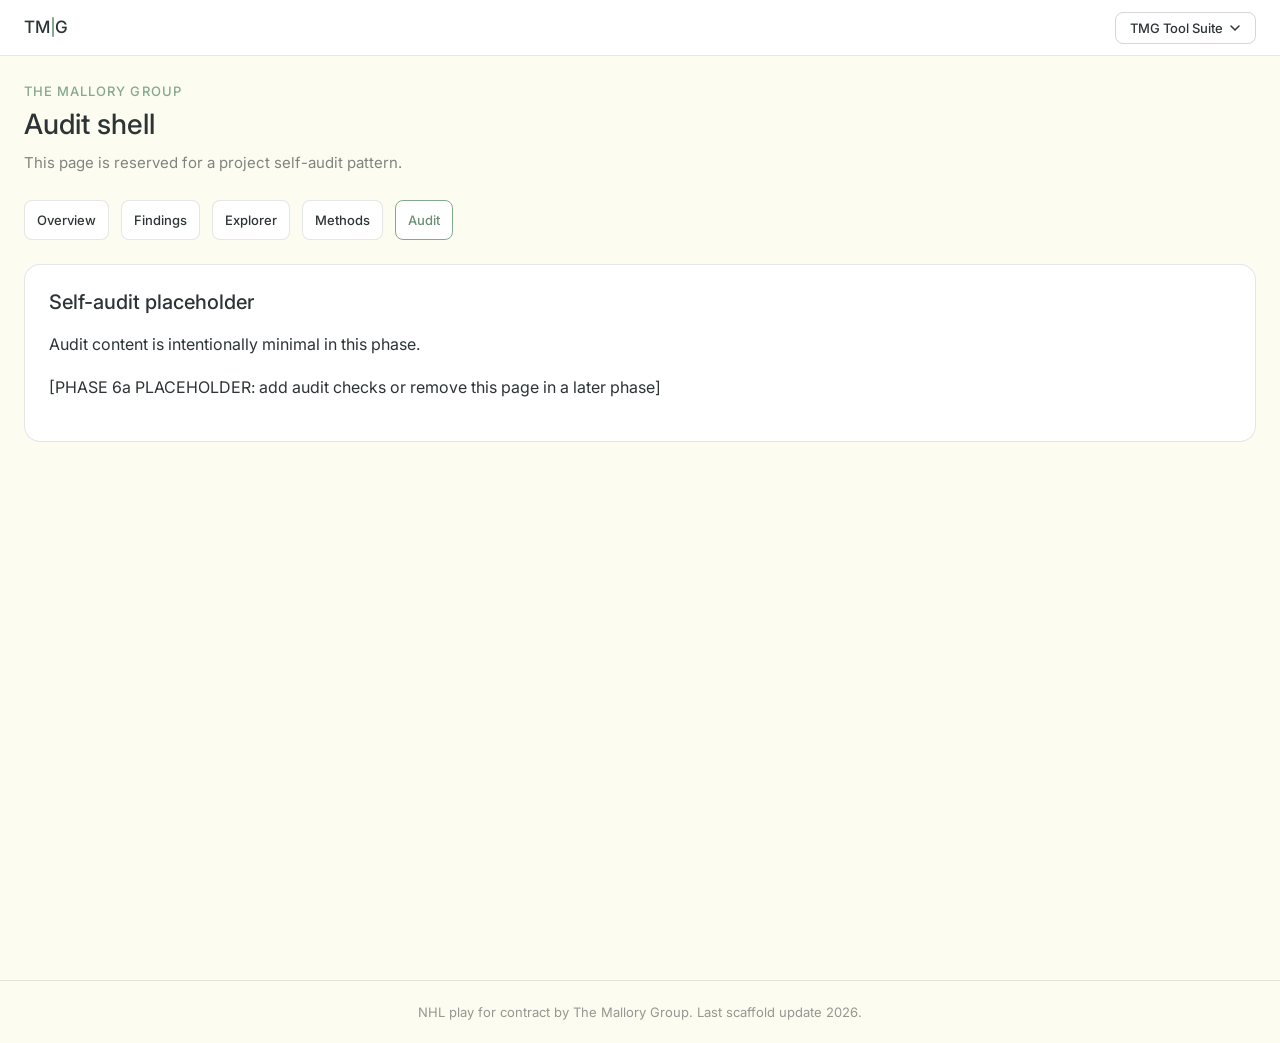
==== dashboard/src/audit.html @ 2172d934 "Refactor stylesheets to use local tmg.css and update dropdown menu item labels for consistency" ====
<!doctype html>
<html lang="en">
<head>
  <meta charset="utf-8">
  <meta name="viewport" content="width=device-width, initial-scale=1">
  <title>NHL play for contract audit</title>
  <link rel="preconnect" href="https://fonts.googleapis.com">
  <link href="https://fonts.googleapis.com/css2?family=Inter:wght@400;500&display=swap" rel="stylesheet">
  <link rel="stylesheet" href="./tmg.css">
  <link rel="stylesheet" href="./site.css">
</head>
<body>
  <nav class="tmg-nav" role="banner" aria-label="The Mallory Group site navigation">
    <div class="tmg-logo" aria-label="The Mallory Group">
      <span>TM</span>
      <div class="tmg-logo-divider" aria-hidden="true"></div>
      <span>G</span>
    </div>
    <div class="tmg-dropdown-wrap">
      <button class="tmg-dropdown-btn" id="tmgDdBtn" aria-haspopup="true" aria-expanded="false" aria-controls="tmgDdMenu">
        TMG Tool Suite
        <svg class="tmg-chevron" viewBox="0 0 12 12" fill="none" width="12" height="12" aria-hidden="true">
          <path d="M2 4l4 4 4-4" stroke="currentColor" stroke-width="1.5" stroke-linecap="round"></path>
        </svg>
      </button>
      <div class="tmg-dropdown-menu" id="tmgDdMenu" role="menu">
        <a href="https://rmallorybpc.github.io/pdf-multi-agent-analysis/" target="_blank" rel="noreferrer" role="menuitem">PDF Multi-Agent Analysis</a>
        <a href="https://rmallorybpc.github.io/housing-market-intel/" target="_blank" rel="noreferrer" role="menuitem">Housing Market Intel</a>
        <a href="https://rmallorybpc.github.io/real-estate-report/" target="_blank" rel="noreferrer" role="menuitem">Real Estate Report</a>
        <a href="https://rmallorybpc.github.io/nflanalysis/dashboard/src/" target="_blank" rel="noreferrer" role="menuitem">NFL Analysis</a>
        <a href="https://rmallorybpc.github.io/recipes/" target="_blank" rel="noreferrer" role="menuitem">Recipe Book</a>
        <a href="https://rmallorybpc.github.io/nhl-free-agency-research/" target="_blank" rel="noreferrer" role="menuitem">NHL Free Agency Research</a>
        <a href="https://rmallorybpc.github.io/nhl-play-for-contract/" target="_blank" rel="noreferrer" role="menuitem">NHL Play for Contract</a>
      </div>
    </div>
  </nav>

  <main class="tmg-page" aria-label="NHL play for contract audit page">
    <div class="tmg-container">
      <header class="tmg-page-header">
        <p class="tmg-eyebrow">The Mallory Group</p>
        <h1 class="tmg-page-title">Audit shell</h1>
        <p class="tmg-page-desc">This page is reserved for a project self-audit pattern.</p>
      </header>

      <nav class="tmg-page-links" aria-label="Site pages">
        <a class="tmg-page-link" href="./index.html">Overview</a>
        <a class="tmg-page-link" href="./findings.html">Findings</a>
        <a class="tmg-page-link" href="./explorer.html">Explorer</a>
        <a class="tmg-page-link" href="./methods.html">Methods</a>
        <a class="tmg-page-link" href="./audit.html" aria-current="page">Audit</a>
      </nav>

      <section class="tmg-bento-grid" aria-label="Audit placeholder">
        <article class="tmg-card-wide">
          <h2 class="tmg-h2">Self-audit placeholder</h2>
          <p class="tmg-body">Audit content is intentionally minimal in this phase.</p>
          <p class="tmg-body">[PHASE 6a PLACEHOLDER: add audit checks or remove this page in a later phase]</p>
        </article>
      </section>
    </div>
  </main>

  <footer class="tmg-footer" role="contentinfo">
    NHL play for contract by The Mallory Group. Last scaffold update <span class="js-year">2026</span>.
  </footer>

  <script src="./site.js" defer></script>
</body>
</html>
---- dashboard/src/tmg.css ----
/* ============================================================
   TMG Design System — The Mallory Group
   dist/tmg.css — v2.0

   CDN usage (add to every repo <head>):
   <link rel="stylesheet" href="https://rmallorybpc.github.io/tmg-brand-guide/dist/tmg.css">

   Google Font (add above the CSS link):
   <link rel="preconnect" href="https://fonts.googleapis.com">
   <link href="https://fonts.googleapis.com/css2?family=Inter:wght@400;500&display=swap" rel="stylesheet">
   ============================================================ */


/* ── 1. Tokens ─────────────────────────────────────────────── */
:root {
  /* Palette */
  --tmg-cream:        #FDFCF0;
  --tmg-charcoal:     #2D3436;
  --tmg-sage:         #84A98C;
  --tmg-sage-hover:   #6B8F74;
  --tmg-white:        #FFFFFF;

  /* Semantic */
  --tmg-bg:           var(--tmg-cream);
  --tmg-text:         var(--tmg-charcoal);
  --tmg-accent:       var(--tmg-sage);
  --tmg-surface:      var(--tmg-white);

  /* Status */
  --tmg-success:      #2E8540;
  --tmg-warning:      #C47F00;
  --tmg-error:        #B00020;

  /* Borders */
  --tmg-border:       1px solid rgba(45, 52, 54, 0.12);
  --tmg-border-hover: 1px solid rgba(132, 169, 140, 0.50);

  /* Radii */
  --tmg-bento-radius: 16px;
  --tmg-nav-radius:   8px;
  --tmg-btn-radius:   8px;

  /* Spacing */
  --tmg-gap:          24px;
  --tmg-gap-sm:       12px;

  /* Elevation */
  --tmg-shadow-sm:    0 1px 3px rgba(45, 52, 54, 0.08);
  --tmg-shadow-md:    0 2px 8px rgba(45, 52, 54, 0.10);
}


/* ── 2. Reset & base ───────────────────────────────────────── */
*, *::before, *::after { box-sizing: border-box; }

body {
  background: var(--tmg-bg);
  color: var(--tmg-text);
  font-family: Inter, -apple-system, BlinkMacSystemFont, "Segoe UI", Roboto, "Helvetica Neue", Arial, sans-serif;
  font-size: 16px;
  line-height: 1.7;
  margin: 0;
}

:focus-visible {
  outline: 3px solid rgba(132, 169, 140, 0.40);
  outline-offset: 2px;
}

.sr-only {
  position: absolute; width: 1px; height: 1px; padding: 0;
  margin: -1px; overflow: hidden; clip: rect(0,0,0,0);
  white-space: nowrap; border: 0;
}


/* ── 3. Typography ─────────────────────────────────────────── */
.tmg-eyebrow    { font-size: 13px;  font-weight: 500; letter-spacing: 0.08em; text-transform: uppercase; color: var(--tmg-sage); margin: 0 0 4px; }
.tmg-h1         { font-size: 28px;  font-weight: 500; line-height: 1.3; color: var(--tmg-charcoal); margin: 0 0 8px; }
.tmg-h2         { font-size: 20px;  font-weight: 500; line-height: 1.3; color: var(--tmg-charcoal); margin: 0 0 6px; }
.tmg-h3         { font-size: 16px;  font-weight: 500; line-height: 1.3; color: var(--tmg-charcoal); margin: 0 0 6px; }
.tmg-body       { font-size: 16px;  font-weight: 400; line-height: 1.7; color: var(--tmg-charcoal); }
.tmg-body-sm    { font-size: 13px;  font-weight: 400; color: var(--tmg-charcoal); }
.tmg-label      { font-size: 13px;  font-weight: 500; color: var(--tmg-charcoal); }
.tmg-label-caps { font-size: 12px;  font-weight: 500; letter-spacing: 0.06em; text-transform: uppercase; color: rgba(45,52,54,0.50); }
.tmg-metric     { font-size: 28px;  font-weight: 500; color: var(--tmg-charcoal); }
.tmg-text-muted { color: rgba(45, 52, 54, 0.55); }
.tmg-text-accent{ color: var(--tmg-sage); }


/* ── 4. Navigation ─────────────────────────────────────────── */
.tmg-nav {
  position: sticky; top: 0; z-index: 100;
  background: var(--tmg-white); border-bottom: var(--tmg-border);
  padding: 0 24px; height: 56px;
  display: flex; align-items: center; justify-content: space-between;
}

.tmg-logo {
  display: flex; align-items: center;
  font-size: 17px; font-weight: 500; letter-spacing: 0.02em;
  color: var(--tmg-charcoal); text-decoration: none;
}

.tmg-logo-divider {
  width: 2px; height: 20px;
  background: var(--tmg-sage); border-radius: 2px; margin: 0 1px;
}

.tmg-dropdown-wrap { position: relative; }

.tmg-dropdown-btn {
  background: transparent; border: 1px solid rgba(45,52,54,0.20);
  border-radius: var(--tmg-btn-radius); padding: 7px 14px;
  font-size: 13px; font-weight: 500; color: var(--tmg-charcoal);
  cursor: pointer; display: inline-flex; align-items: center; gap: 6px;
  font-family: inherit; transition: background 0.15s;
}
.tmg-dropdown-btn:hover,
.tmg-dropdown-btn.open          { background: rgba(132,169,140,0.10); }
.tmg-dropdown-btn:focus-visible { outline: 3px solid rgba(132,169,140,0.35); outline-offset: 2px; }

.tmg-chevron { transition: transform 0.2s; flex-shrink: 0; }
.tmg-dropdown-btn.open .tmg-chevron { transform: rotate(180deg); }

.tmg-dropdown-menu {
  display: none; position: absolute; right: 0; top: calc(100% + 6px);
  background: var(--tmg-white); border: var(--tmg-border);
  border-radius: 10px; padding: 6px; min-width: 220px;
  z-index: 200; box-shadow: var(--tmg-shadow-md);
}
.tmg-dropdown-menu.open { display: block; }

.tmg-dropdown-menu a {
  display: block; padding: 8px 12px; border-radius: 6px;
  font-size: 13px; color: var(--tmg-charcoal); text-decoration: none;
  transition: background 0.12s, color 0.12s;
}
.tmg-dropdown-menu a:hover          { background: rgba(132,169,140,0.12); color: var(--tmg-sage-hover); }
.tmg-dropdown-menu a:focus-visible  { outline: 2px solid var(--tmg-sage); outline-offset: -2px; border-radius: 6px; }


/* ── 5. Layout ─────────────────────────────────────────────── */
.tmg-page {
  background: var(--tmg-bg);
  min-height: 100vh;
  padding: var(--tmg-gap);
}

.tmg-container {
  max-width: 1280px;
  margin: 0 auto;
}

.tmg-bento-grid {
  display: grid;
  grid-template-columns: repeat(auto-fit, minmax(280px, 1fr));
  gap: var(--tmg-gap);
}

.tmg-page-header { margin-bottom: var(--tmg-gap); }
.tmg-page-title  { font-size: 28px; font-weight: 500; color: var(--tmg-charcoal); margin: 0 0 8px; line-height: 1.3; }
.tmg-page-desc   { font-size: 15px; color: rgba(45,52,54,0.60); margin: 0; }

.tmg-footer {
  padding: 20px 24px; text-align: center;
  font-size: 13px; color: rgba(45,52,54,0.50);
  border-top: var(--tmg-border); margin-top: var(--tmg-gap);
}


/* ── 6. Cards ──────────────────────────────────────────────── */
.tmg-card {
  background: var(--tmg-white);
  border: var(--tmg-border);
  border-radius: var(--tmg-bento-radius);
  padding: 20px;
}

.tmg-card-wide {
  background: var(--tmg-white);
  border: var(--tmg-border);
  border-radius: var(--tmg-bento-radius);
  padding: 24px;
  grid-column: 1 / -1;
}

.tmg-card-label { font-size: 12px; font-weight: 500; text-transform: uppercase; letter-spacing: 0.06em; color: rgba(45,52,54,0.50); margin: 0 0 8px; }
.tmg-card-title { font-size: 16px; font-weight: 500; color: var(--tmg-charcoal); margin: 0 0 14px; }
.tmg-card-value { font-size: 28px; font-weight: 500; color: var(--tmg-charcoal); margin: 0 0 4px; }
.tmg-card-sub   { font-size: 12px; color: var(--tmg-sage); margin: 0; }
.tmg-trend-up   { color: var(--tmg-success); font-size: 13px; font-weight: 500; }
.tmg-trend-down { color: var(--tmg-error);   font-size: 13px; font-weight: 500; }


/* ── 7. Buttons ────────────────────────────────────────────── */
.tmg-btn {
  background: var(--tmg-charcoal); color: var(--tmg-white);
  border: none; border-radius: var(--tmg-btn-radius);
  padding: 10px 16px; font-size: 13px; font-weight: 500;
  cursor: pointer; display: inline-flex; align-items: center; gap: 6px;
  font-family: inherit; transition: background 0.15s;
}
.tmg-btn:hover          { background: #3D4446; }
.tmg-btn:active         { transform: scale(0.98); }
.tmg-btn:focus-visible  { outline: 3px solid rgba(45,52,54,0.20); outline-offset: 2px; }

.tmg-btn-ghost {
  background: transparent; color: var(--tmg-charcoal);
  border: 1px solid rgba(45,52,54,0.20); border-radius: var(--tmg-btn-radius);
  padding: 10px 16px; font-size: 13px; font-weight: 500;
  cursor: pointer; display: inline-flex; align-items: center; gap: 6px;
  font-family: inherit; transition: border-color 0.15s, color 0.15s;
}
.tmg-btn-ghost:hover         { border-color: var(--tmg-sage); color: var(--tmg-sage-hover); }
.tmg-btn-ghost:active        { transform: scale(0.98); }
.tmg-btn-ghost:focus-visible { outline: 3px solid rgba(132,169,140,0.35); outline-offset: 2px; }


/* ── 8. Tables ─────────────────────────────────────────────── */
.tmg-table { width: 100%; border-collapse: collapse; font-size: 13px; }

.tmg-table th {
  background: rgba(132,169,140,0.15); color: var(--tmg-charcoal);
  font-weight: 500; font-size: 12px; text-transform: uppercase;
  letter-spacing: 0.04em; padding: 9px 14px; text-align: left;
  border-bottom: 1px solid rgba(132,169,140,0.25);
}

.tmg-table td {
  padding: 9px 14px;
  border-bottom: 1px solid rgba(45,52,54,0.07);
  color: var(--tmg-charcoal);
}

.tmg-table tr:last-child td { border-bottom: none; }
.tmg-table tr:hover td      { background: rgba(132,169,140,0.04); }


/* ── 9. Form inputs ────────────────────────────────────────── */
.tmg-input,
.tmg-select,
.tmg-textarea {
  width: 100%; background: var(--tmg-white); color: var(--tmg-charcoal);
  border: var(--tmg-border); border-radius: var(--tmg-btn-radius);
  padding: 9px 12px; font-size: 14px; font-family: inherit;
  transition: border-color 0.15s, box-shadow 0.15s; box-sizing: border-box;
}
.tmg-input:focus,
.tmg-select:focus,
.tmg-textarea:focus {
  outline: none; border-color: var(--tmg-sage);
  box-shadow: 0 0 0 3px rgba(132,169,140,0.15);
}
.tmg-input::placeholder { color: rgba(45,52,54,0.35); }

.tmg-field-label {
  display: block; font-size: 13px; font-weight: 500;
  color: var(--tmg-charcoal); margin-bottom: 6px;
}
---- dashboard/src/site.css ----
.tmg-page-links {
  display: flex;
  flex-wrap: wrap;
  gap: var(--tmg-gap-sm);
  margin-bottom: var(--tmg-gap);
}

.tmg-page-link {
  display: inline-flex;
  align-items: center;
  text-decoration: none;
  border: var(--tmg-border);
  color: var(--tmg-text);
  background: var(--tmg-surface);
  border-radius: var(--tmg-btn-radius);
  padding: 8px 12px;
  font-size: 13px;
  font-weight: 500;
}

.tmg-page-link[aria-current="page"] {
  border-color: var(--tmg-accent);
  color: var(--tmg-sage-hover);
}

.tmg-page-link:hover {
  border-color: var(--tmg-accent);
  color: var(--tmg-sage-hover);
}

.tmg-stack-sm {
  display: grid;
  gap: var(--tmg-gap-sm);
}

.tmg-filter-grid {
  display: grid;
  grid-template-columns: repeat(auto-fit, minmax(220px, 1fr));
  gap: var(--tmg-gap-sm);
}

.tmg-inline-links {
  display: inline-flex;
  gap: var(--tmg-gap-sm);
  flex-wrap: wrap;
}

.tmg-inline-links a {
  color: var(--tmg-sage-hover);
  text-decoration: none;
  border-bottom: 1px solid transparent;
}

.tmg-inline-links a:hover {
  border-bottom-color: var(--tmg-sage);
}

.tmg-note {
  margin: 0;
  font-size: 13px;
  color: rgba(45, 52, 54, 0.55);
}

.tmg-list {
  margin: 0;
  padding-left: 20px;
}

.tmg-list li {
  margin-bottom: 8px;
}
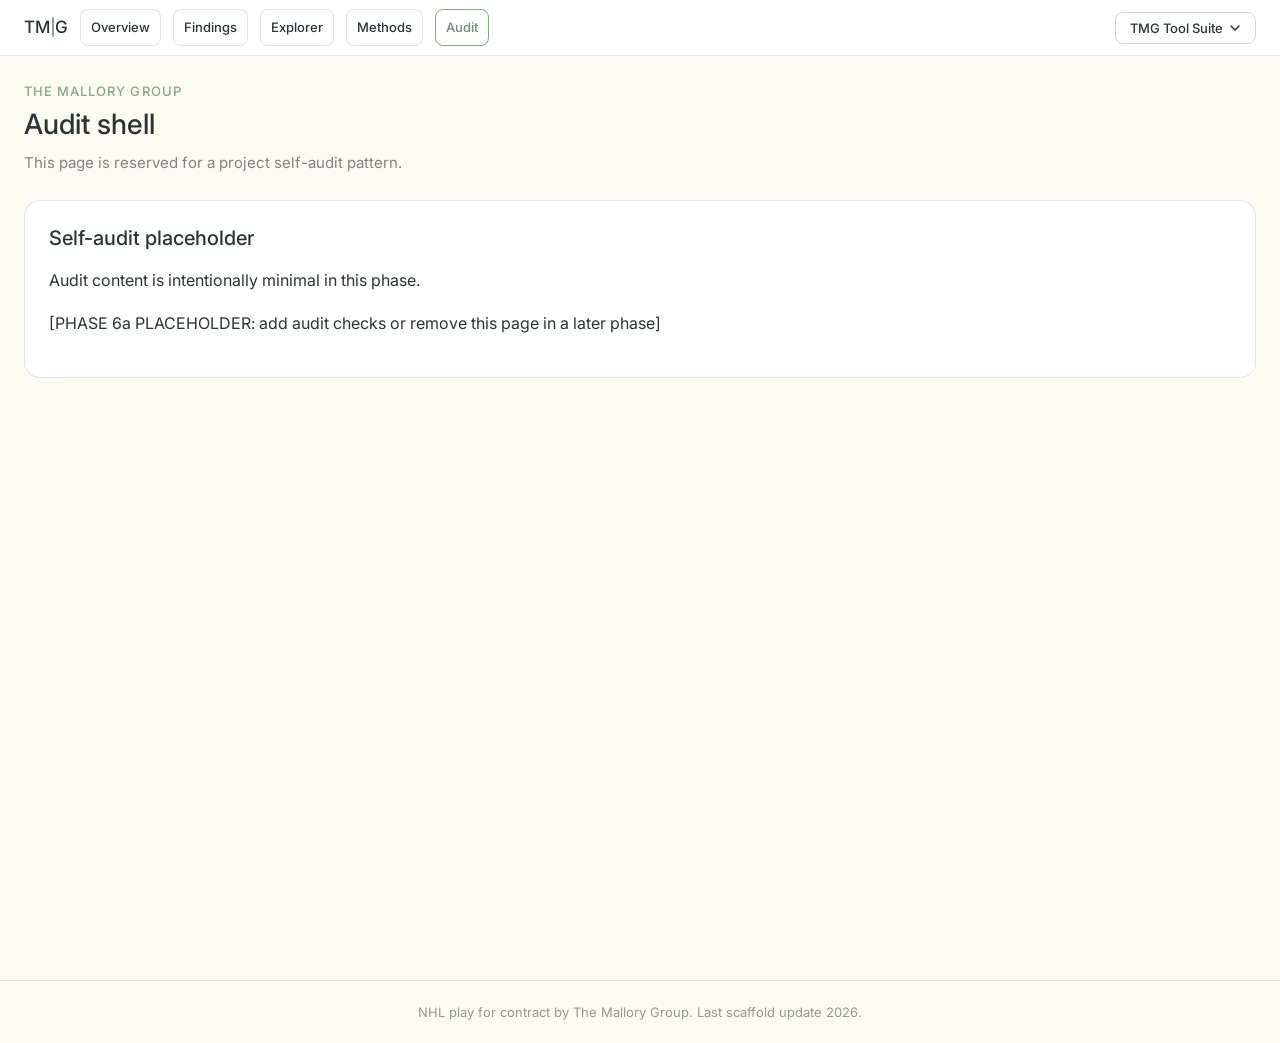
==== commit 1ca08cb7: "Add navigation links to all main pages and enhance CSS for better layout and styling" ====
--- a/dashboard/src/audit.html
+++ b/dashboard/src/audit.html
@@ -16,6 +16,13 @@
       <div class="tmg-logo-divider" aria-hidden="true"></div>
       <span>G</span>
     </div>
+    <nav class="tmg-page-links" aria-label="Site pages">
+      <a class="tmg-page-link" href="./index.html">Overview</a>
+      <a class="tmg-page-link" href="./findings.html">Findings</a>
+      <a class="tmg-page-link" href="./explorer.html">Explorer</a>
+      <a class="tmg-page-link" href="./methods.html">Methods</a>
+      <a class="tmg-page-link" href="./audit.html" aria-current="page">Audit</a>
+    </nav>
     <div class="tmg-dropdown-wrap">
       <button class="tmg-dropdown-btn" id="tmgDdBtn" aria-haspopup="true" aria-expanded="false" aria-controls="tmgDdMenu">
         TMG Tool Suite
@@ -43,14 +50,6 @@
         <p class="tmg-page-desc">This page is reserved for a project self-audit pattern.</p>
       </header>
 
-      <nav class="tmg-page-links" aria-label="Site pages">
-        <a class="tmg-page-link" href="./index.html">Overview</a>
-        <a class="tmg-page-link" href="./findings.html">Findings</a>
-        <a class="tmg-page-link" href="./explorer.html">Explorer</a>
-        <a class="tmg-page-link" href="./methods.html">Methods</a>
-        <a class="tmg-page-link" href="./audit.html" aria-current="page">Audit</a>
-      </nav>
-
       <section class="tmg-bento-grid" aria-label="Audit placeholder">
         <article class="tmg-card-wide">
           <h2 class="tmg-h2">Self-audit placeholder</h2>
--- a/dashboard/src/site.css
+++ b/dashboard/src/site.css
@@ -3,6 +3,19 @@
   flex-wrap: wrap;
   gap: var(--tmg-gap-sm);
   margin-bottom: var(--tmg-gap);
+}
+
+.tmg-nav {
+  gap: var(--tmg-gap-sm);
+}
+
+.tmg-nav .tmg-page-links {
+  flex: 1;
+  margin-bottom: 0;
+  flex-wrap: nowrap;
+  overflow-x: auto;
+  white-space: nowrap;
+  scrollbar-width: thin;
 }
 
 .tmg-page-link {
@@ -16,6 +29,11 @@
   padding: 8px 12px;
   font-size: 13px;
   font-weight: 500;
+}
+
+.tmg-nav .tmg-page-link {
+  flex: 0 0 auto;
+  padding: 6px 10px;
 }
 
 .tmg-page-link[aria-current="page"] {
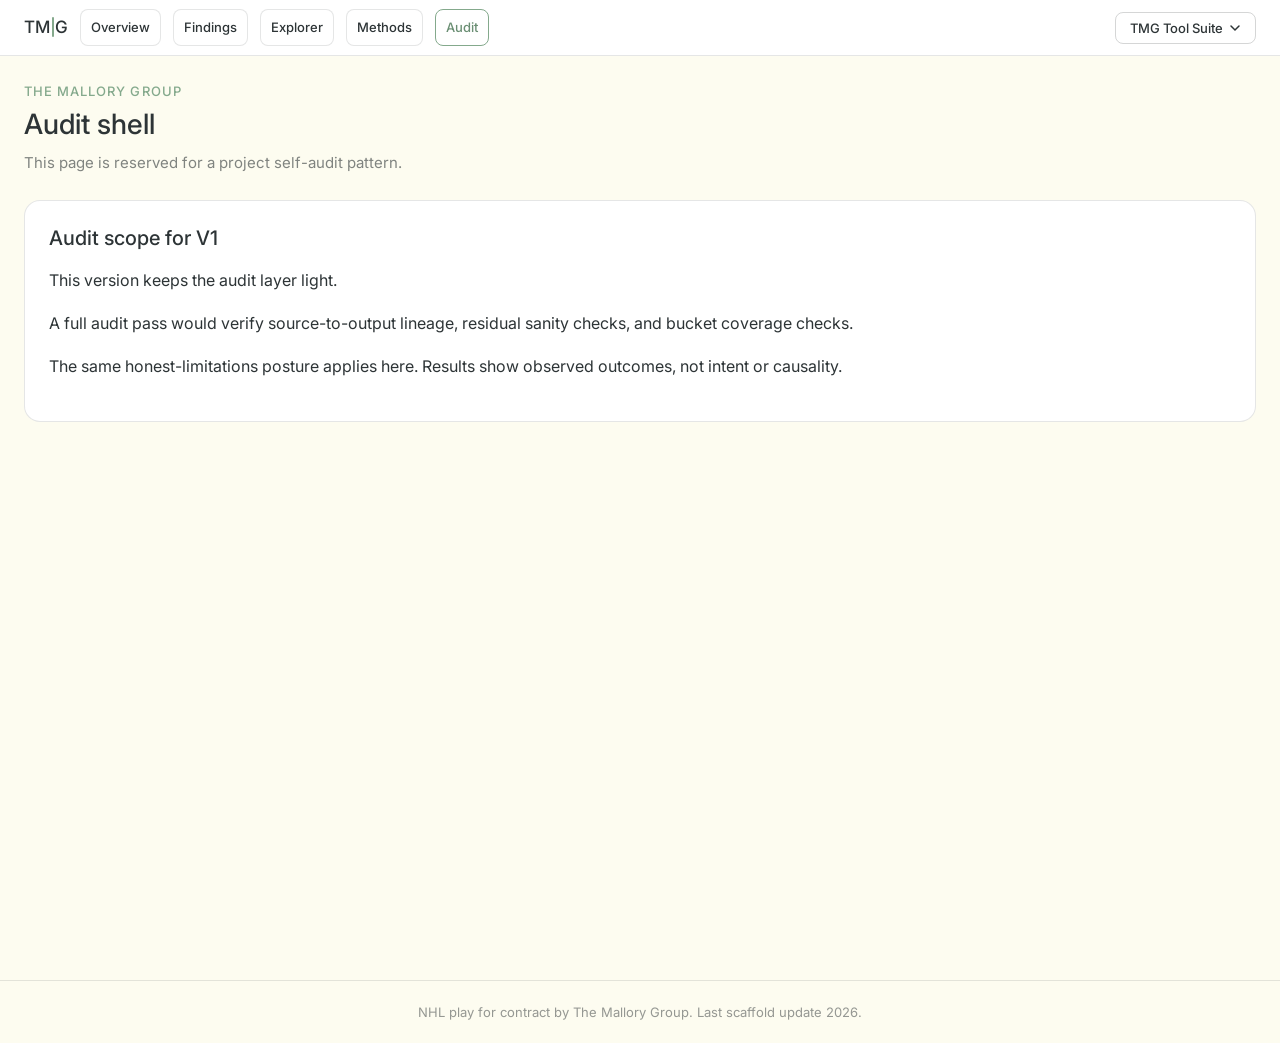
==== commit 5630f3cc: "Enhance dashboard functionality by copying findings data into the payload, updating audit and explor" ====
--- a/dashboard/src/audit.html
+++ b/dashboard/src/audit.html
@@ -52,9 +52,10 @@
 
       <section class="tmg-bento-grid" aria-label="Audit placeholder">
         <article class="tmg-card-wide">
-          <h2 class="tmg-h2">Self-audit placeholder</h2>
-          <p class="tmg-body">Audit content is intentionally minimal in this phase.</p>
-          <p class="tmg-body">[PHASE 6a PLACEHOLDER: add audit checks or remove this page in a later phase]</p>
+          <h2 class="tmg-h2">Audit scope for V1</h2>
+          <p class="tmg-body">This version keeps the audit layer light.</p>
+          <p class="tmg-body">A full audit pass would verify source-to-output lineage, residual sanity checks, and bucket coverage checks.</p>
+          <p class="tmg-body">The same honest-limitations posture applies here. Results show observed outcomes, not intent or causality.</p>
         </article>
       </section>
     </div>
--- a/dashboard/src/site.css
+++ b/dashboard/src/site.css
@@ -51,6 +51,20 @@
   gap: var(--tmg-gap-sm);
 }
 
+.tmg-two-col {
+  display: grid;
+  grid-template-columns: repeat(auto-fit, minmax(280px, 1fr));
+  gap: var(--tmg-gap);
+}
+
+.tmg-row-between {
+  display: flex;
+  align-items: center;
+  justify-content: space-between;
+  gap: var(--tmg-gap-sm);
+  flex-wrap: wrap;
+}
+
 .tmg-filter-grid {
   display: grid;
   grid-template-columns: repeat(auto-fit, minmax(220px, 1fr));
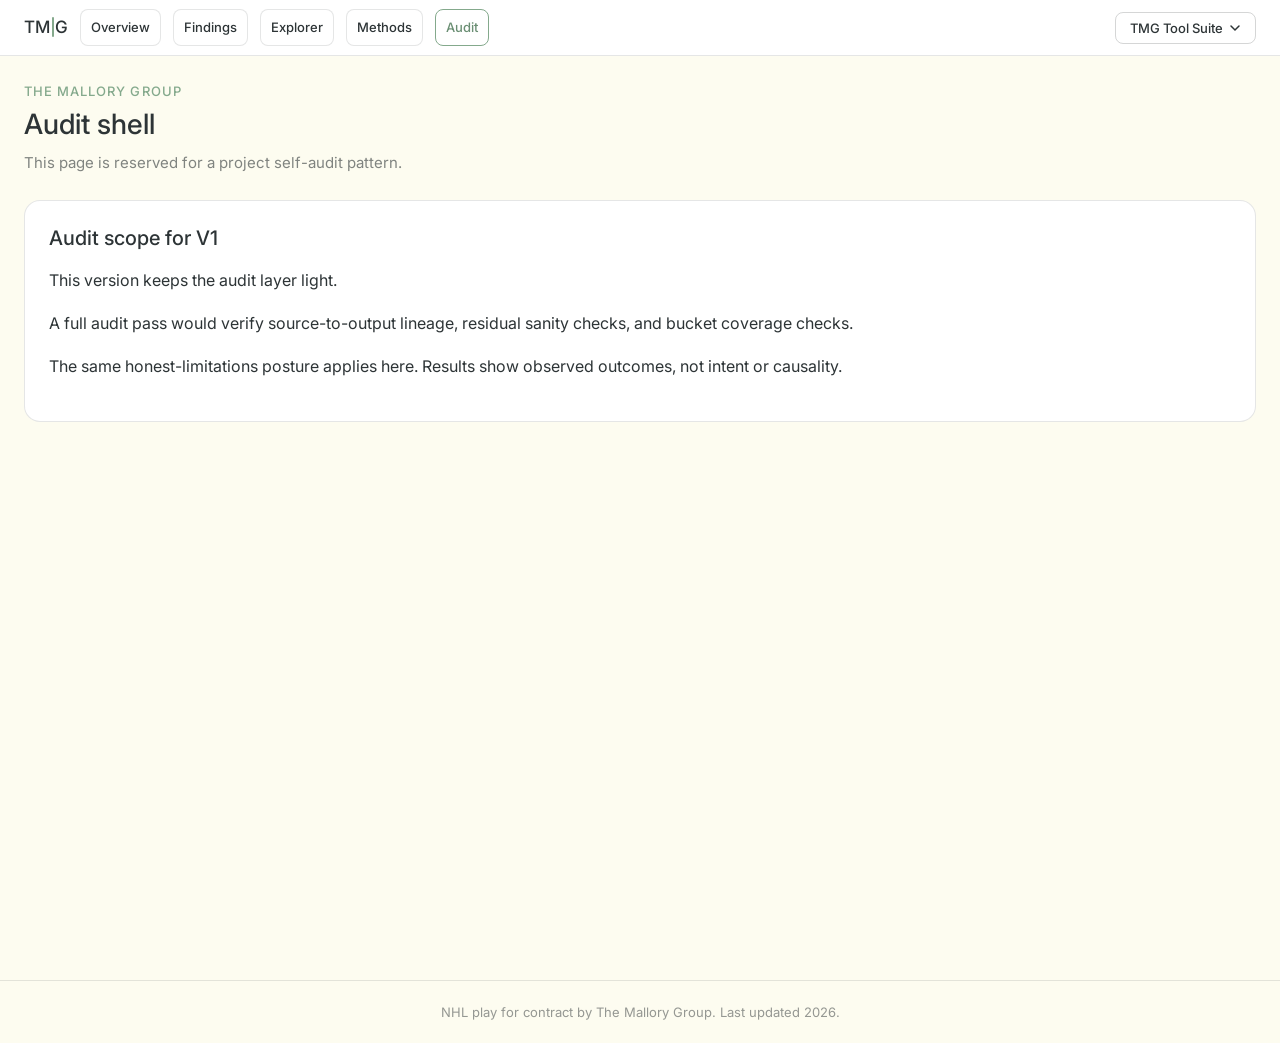
==== commit 58d49956: "Add previous and signing team data to analysis and output files; update HTML footers for consistency" ====
--- a/dashboard/src/audit.html
+++ b/dashboard/src/audit.html
@@ -62,7 +62,7 @@
   </main>
 
   <footer class="tmg-footer" role="contentinfo">
-    NHL play for contract by The Mallory Group. Last scaffold update <span class="js-year">2026</span>.
+    NHL play for contract by The Mallory Group. Last updated <span class="js-year">2026</span>.
   </footer>
 
   <script src="./site.js" defer></script>
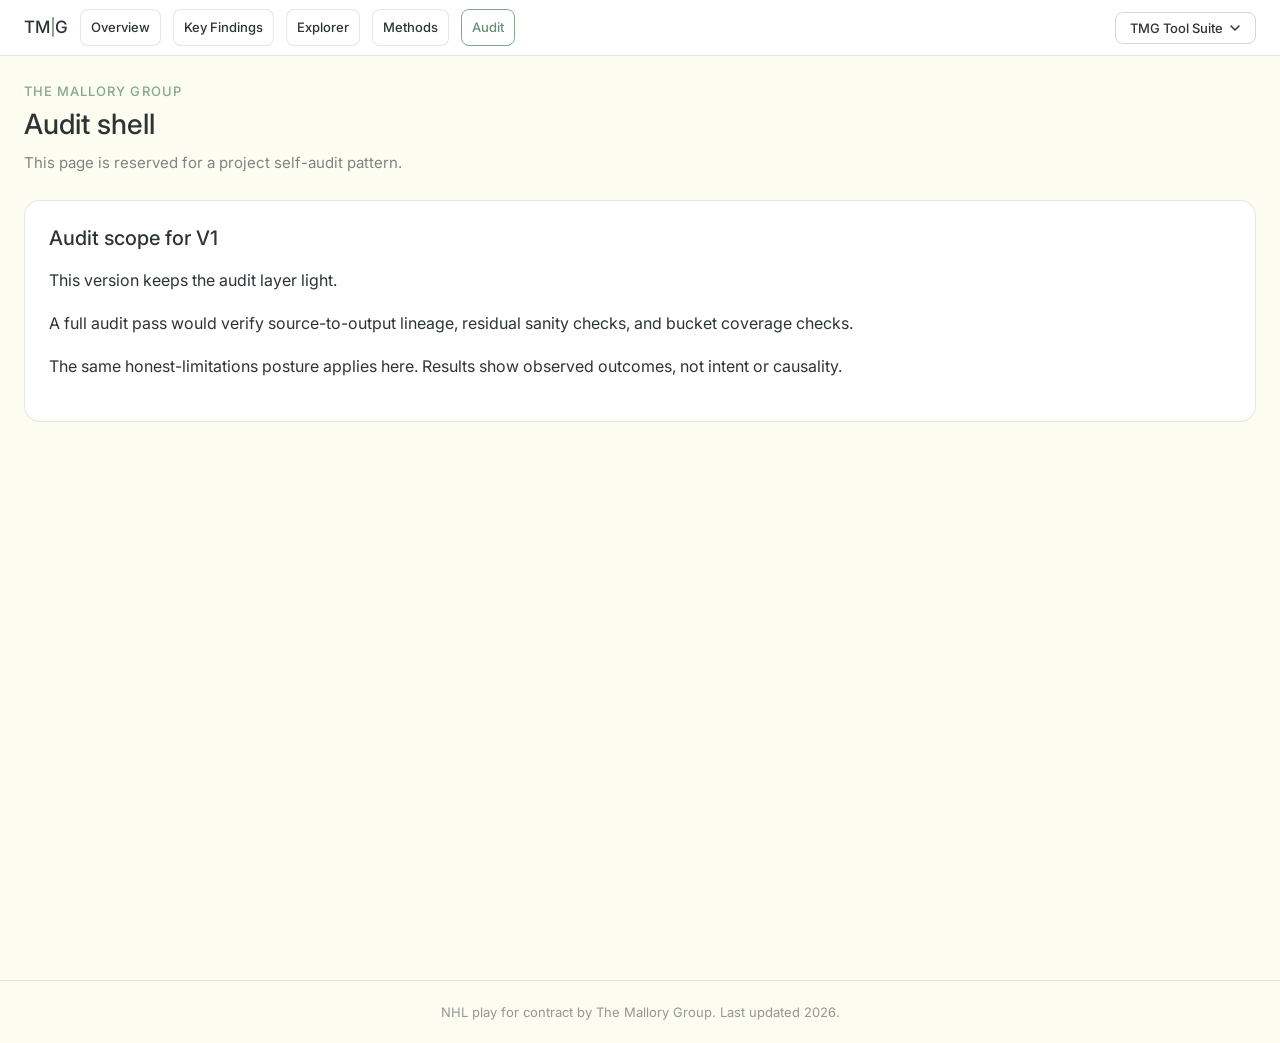
==== commit e94706cd: "Update navigation links and headings to use "Key Findings" for consistency across all pages" ====
--- a/dashboard/src/audit.html
+++ b/dashboard/src/audit.html
@@ -18,7 +18,7 @@
     </div>
     <nav class="tmg-page-links" aria-label="Site pages">
       <a class="tmg-page-link" href="./index.html">Overview</a>
-      <a class="tmg-page-link" href="./findings.html">Findings</a>
+      <a class="tmg-page-link" href="./findings.html">Key Findings</a>
       <a class="tmg-page-link" href="./explorer.html">Explorer</a>
       <a class="tmg-page-link" href="./methods.html">Methods</a>
       <a class="tmg-page-link" href="./audit.html" aria-current="page">Audit</a>
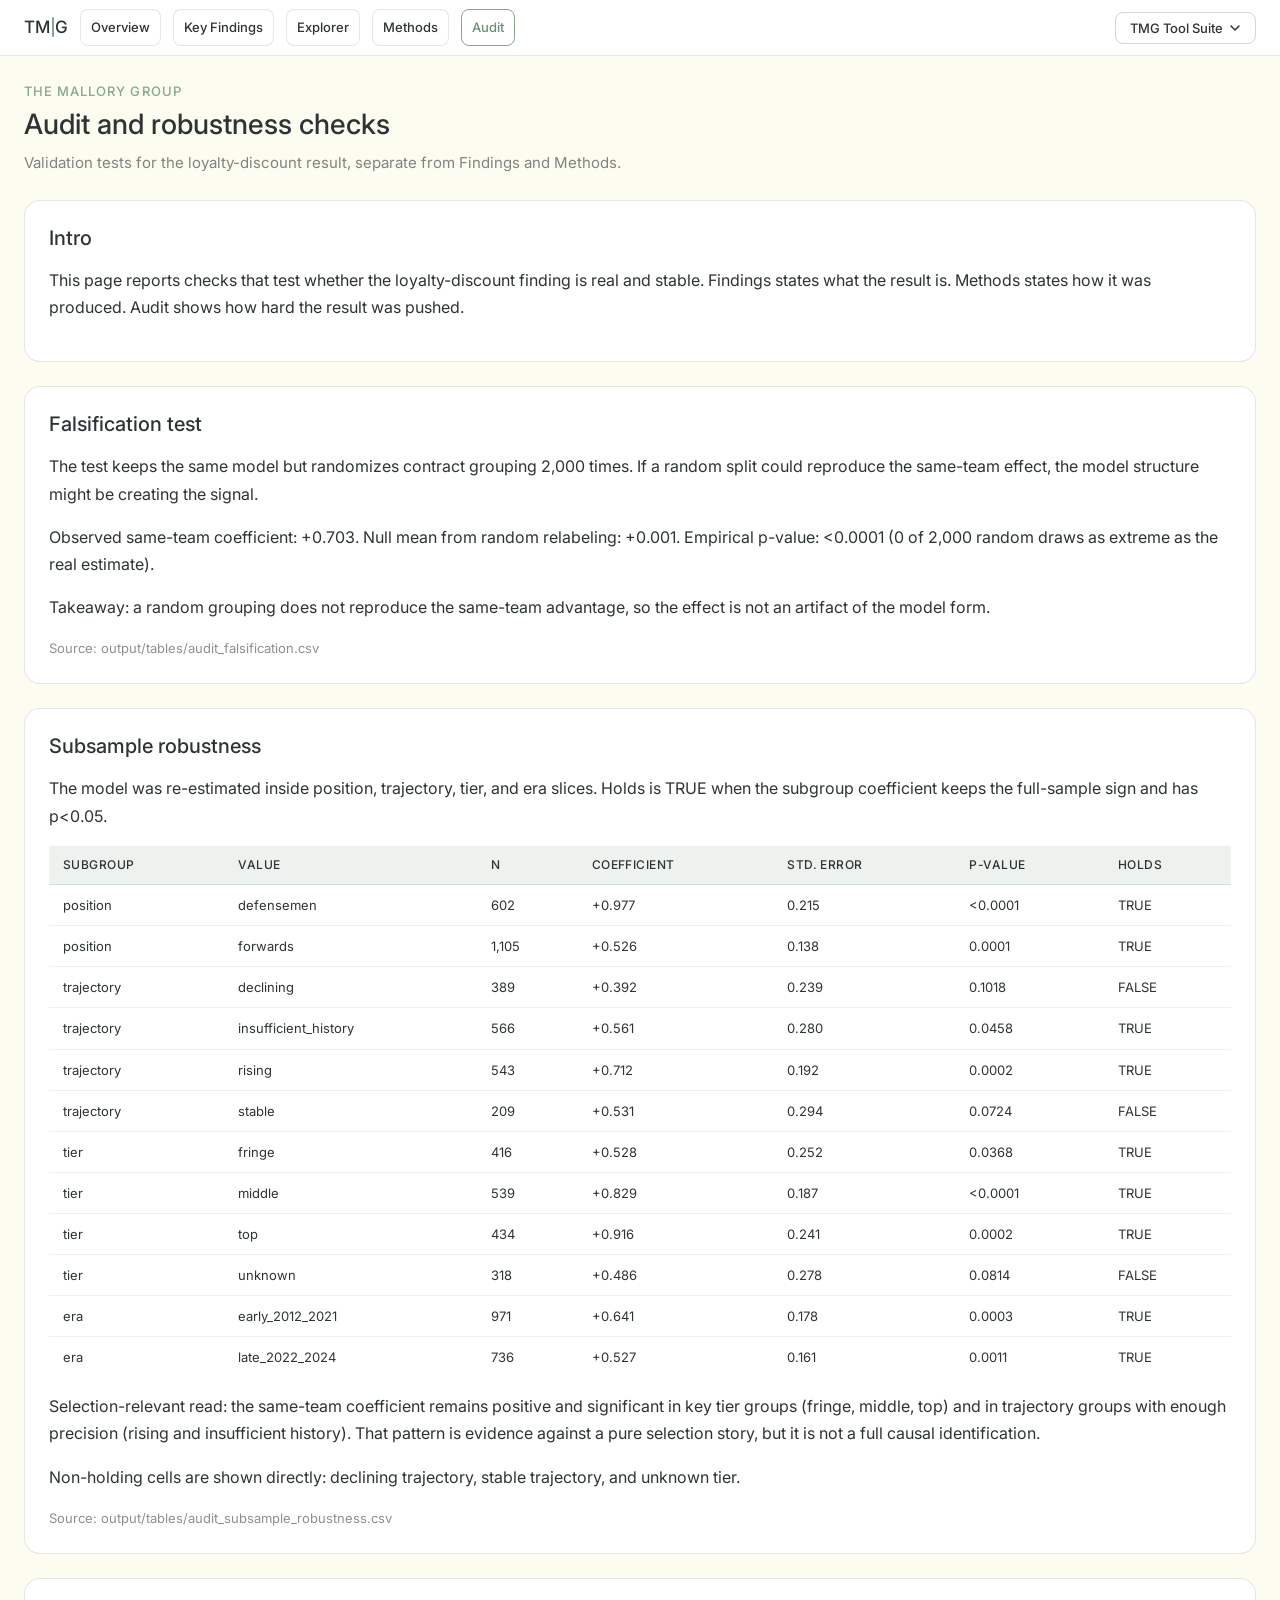
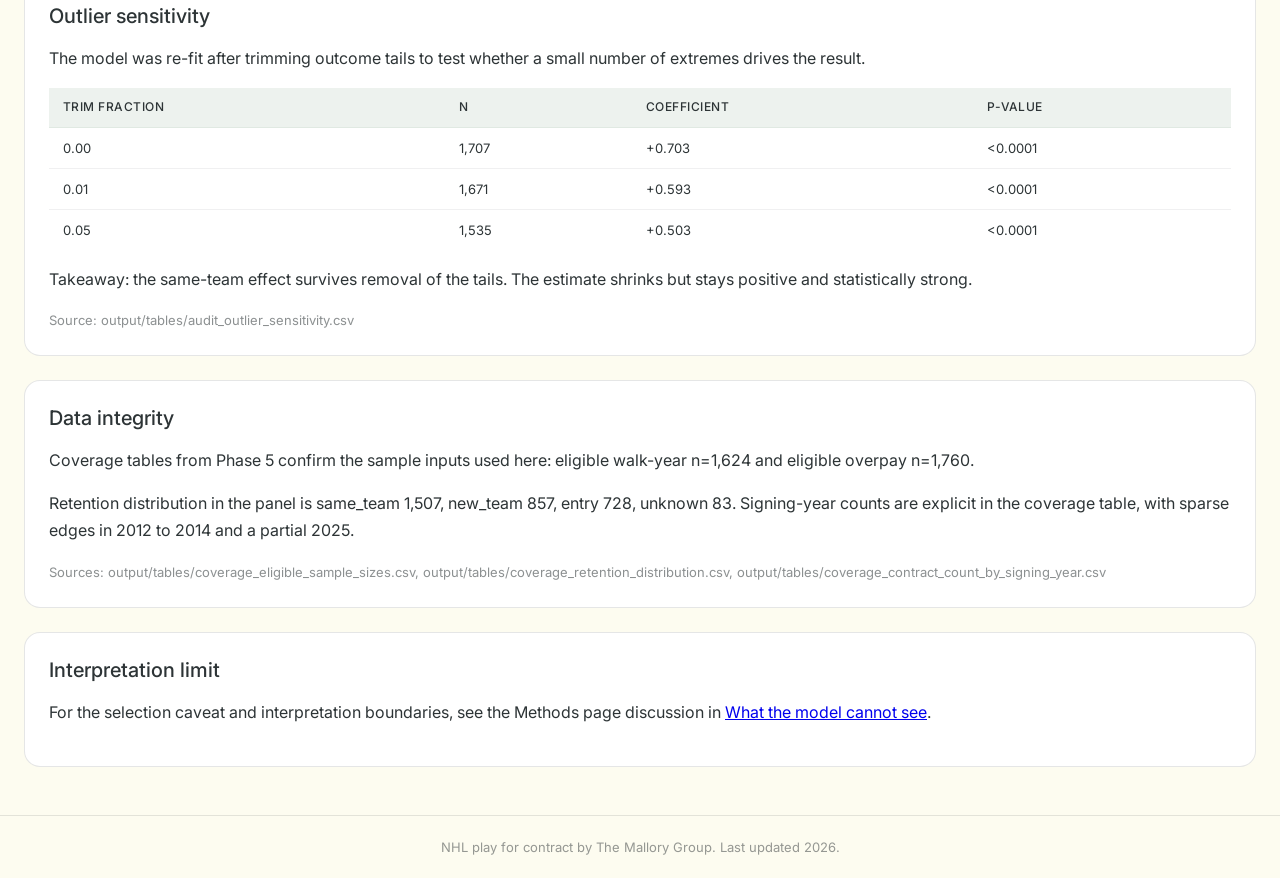
==== commit 746ff06a: "Add audit and robustness checks, including falsification test, subsample robustness, and outlier sen" ====
--- a/dashboard/src/audit.html
+++ b/dashboard/src/audit.html
@@ -46,16 +46,95 @@
     <div class="tmg-container">
       <header class="tmg-page-header">
         <p class="tmg-eyebrow">The Mallory Group</p>
-        <h1 class="tmg-page-title">Audit shell</h1>
-        <p class="tmg-page-desc">This page is reserved for a project self-audit pattern.</p>
+        <h1 class="tmg-page-title">Audit and robustness checks</h1>
+        <p class="tmg-page-desc">Validation tests for the loyalty-discount result, separate from Findings and Methods.</p>
       </header>
 
-      <section class="tmg-bento-grid" aria-label="Audit placeholder">
+      <section class="tmg-bento-grid" aria-label="Audit robustness sections">
         <article class="tmg-card-wide">
-          <h2 class="tmg-h2">Audit scope for V1</h2>
-          <p class="tmg-body">This version keeps the audit layer light.</p>
-          <p class="tmg-body">A full audit pass would verify source-to-output lineage, residual sanity checks, and bucket coverage checks.</p>
-          <p class="tmg-body">The same honest-limitations posture applies here. Results show observed outcomes, not intent or causality.</p>
+          <h2 class="tmg-h2">Intro</h2>
+          <p class="tmg-body">This page reports checks that test whether the loyalty-discount finding is real and stable. Findings states what the result is. Methods states how it was produced. Audit shows how hard the result was pushed.</p>
+        </article>
+
+        <article class="tmg-card-wide">
+          <h2 class="tmg-h2">Falsification test</h2>
+          <p class="tmg-body">The test keeps the same model but randomizes contract grouping 2,000 times. If a random split could reproduce the same-team effect, the model structure might be creating the signal.</p>
+          <p class="tmg-body">Observed same-team coefficient: +0.703. Null mean from random relabeling: +0.001. Empirical p-value: &lt;0.0001 (0 of 2,000 random draws as extreme as the real estimate).</p>
+          <p class="tmg-body">Takeaway: a random grouping does not reproduce the same-team advantage, so the effect is not an artifact of the model form.</p>
+          <p class="tmg-note">Source: output/tables/audit_falsification.csv</p>
+        </article>
+
+        <article class="tmg-card-wide">
+          <h2 class="tmg-h2">Subsample robustness</h2>
+          <p class="tmg-body">The model was re-estimated inside position, trajectory, tier, and era slices. Holds is TRUE when the subgroup coefficient keeps the full-sample sign and has p&lt;0.05.</p>
+          <div class="tmg-stack-sm">
+            <table class="tmg-table">
+              <thead>
+                <tr>
+                  <th scope="col">Subgroup</th>
+                  <th scope="col">Value</th>
+                  <th scope="col">n</th>
+                  <th scope="col">Coefficient</th>
+                  <th scope="col">Std. error</th>
+                  <th scope="col">p-value</th>
+                  <th scope="col">Holds</th>
+                </tr>
+              </thead>
+              <tbody>
+                <tr><td>position</td><td>defensemen</td><td>602</td><td>+0.977</td><td>0.215</td><td>&lt;0.0001</td><td>TRUE</td></tr>
+                <tr><td>position</td><td>forwards</td><td>1,105</td><td>+0.526</td><td>0.138</td><td>0.0001</td><td>TRUE</td></tr>
+                <tr><td>trajectory</td><td>declining</td><td>389</td><td>+0.392</td><td>0.239</td><td>0.1018</td><td>FALSE</td></tr>
+                <tr><td>trajectory</td><td>insufficient_history</td><td>566</td><td>+0.561</td><td>0.280</td><td>0.0458</td><td>TRUE</td></tr>
+                <tr><td>trajectory</td><td>rising</td><td>543</td><td>+0.712</td><td>0.192</td><td>0.0002</td><td>TRUE</td></tr>
+                <tr><td>trajectory</td><td>stable</td><td>209</td><td>+0.531</td><td>0.294</td><td>0.0724</td><td>FALSE</td></tr>
+                <tr><td>tier</td><td>fringe</td><td>416</td><td>+0.528</td><td>0.252</td><td>0.0368</td><td>TRUE</td></tr>
+                <tr><td>tier</td><td>middle</td><td>539</td><td>+0.829</td><td>0.187</td><td>&lt;0.0001</td><td>TRUE</td></tr>
+                <tr><td>tier</td><td>top</td><td>434</td><td>+0.916</td><td>0.241</td><td>0.0002</td><td>TRUE</td></tr>
+                <tr><td>tier</td><td>unknown</td><td>318</td><td>+0.486</td><td>0.278</td><td>0.0814</td><td>FALSE</td></tr>
+                <tr><td>era</td><td>early_2012_2021</td><td>971</td><td>+0.641</td><td>0.178</td><td>0.0003</td><td>TRUE</td></tr>
+                <tr><td>era</td><td>late_2022_2024</td><td>736</td><td>+0.527</td><td>0.161</td><td>0.0011</td><td>TRUE</td></tr>
+              </tbody>
+            </table>
+          </div>
+          <p class="tmg-body">Selection-relevant read: the same-team coefficient remains positive and significant in key tier groups (fringe, middle, top) and in trajectory groups with enough precision (rising and insufficient history). That pattern is evidence against a pure selection story, but it is not a full causal identification.</p>
+          <p class="tmg-body">Non-holding cells are shown directly: declining trajectory, stable trajectory, and unknown tier.</p>
+          <p class="tmg-note">Source: output/tables/audit_subsample_robustness.csv</p>
+        </article>
+
+        <article class="tmg-card-wide">
+          <h2 class="tmg-h2">Outlier sensitivity</h2>
+          <p class="tmg-body">The model was re-fit after trimming outcome tails to test whether a small number of extremes drives the result.</p>
+          <div class="tmg-stack-sm">
+            <table class="tmg-table">
+              <thead>
+                <tr>
+                  <th scope="col">Trim fraction</th>
+                  <th scope="col">n</th>
+                  <th scope="col">Coefficient</th>
+                  <th scope="col">p-value</th>
+                </tr>
+              </thead>
+              <tbody>
+                <tr><td>0.00</td><td>1,707</td><td>+0.703</td><td>&lt;0.0001</td></tr>
+                <tr><td>0.01</td><td>1,671</td><td>+0.593</td><td>&lt;0.0001</td></tr>
+                <tr><td>0.05</td><td>1,535</td><td>+0.503</td><td>&lt;0.0001</td></tr>
+              </tbody>
+            </table>
+          </div>
+          <p class="tmg-body">Takeaway: the same-team effect survives removal of the tails. The estimate shrinks but stays positive and statistically strong.</p>
+          <p class="tmg-note">Source: output/tables/audit_outlier_sensitivity.csv</p>
+        </article>
+
+        <article class="tmg-card-wide">
+          <h2 class="tmg-h2">Data integrity</h2>
+          <p class="tmg-body">Coverage tables from Phase 5 confirm the sample inputs used here: eligible walk-year n=1,624 and eligible overpay n=1,760.</p>
+          <p class="tmg-body">Retention distribution in the panel is same_team 1,507, new_team 857, entry 728, unknown 83. Signing-year counts are explicit in the coverage table, with sparse edges in 2012 to 2014 and a partial 2025.</p>
+          <p class="tmg-note">Sources: output/tables/coverage_eligible_sample_sizes.csv, output/tables/coverage_retention_distribution.csv, output/tables/coverage_contract_count_by_signing_year.csv</p>
+        </article>
+
+        <article class="tmg-card-wide">
+          <h2 class="tmg-h2">Interpretation limit</h2>
+          <p class="tmg-body">For the selection caveat and interpretation boundaries, see the Methods page discussion in <a href="./methods.html">What the model cannot see</a>.</p>
         </article>
       </section>
     </div>
--- a/dashboard/src/site.css
+++ b/dashboard/src/site.css
@@ -101,3 +101,13 @@
 .tmg-list li {
   margin-bottom: 8px;
 }
+
+.tmg-active-indicator {
+  margin-left: 2px;
+  color: var(--tmg-sage-hover);
+  font-weight: 600;
+}
+
+.tmg-extremes-callout {
+  margin-top: var(--tmg-gap-sm);
+}
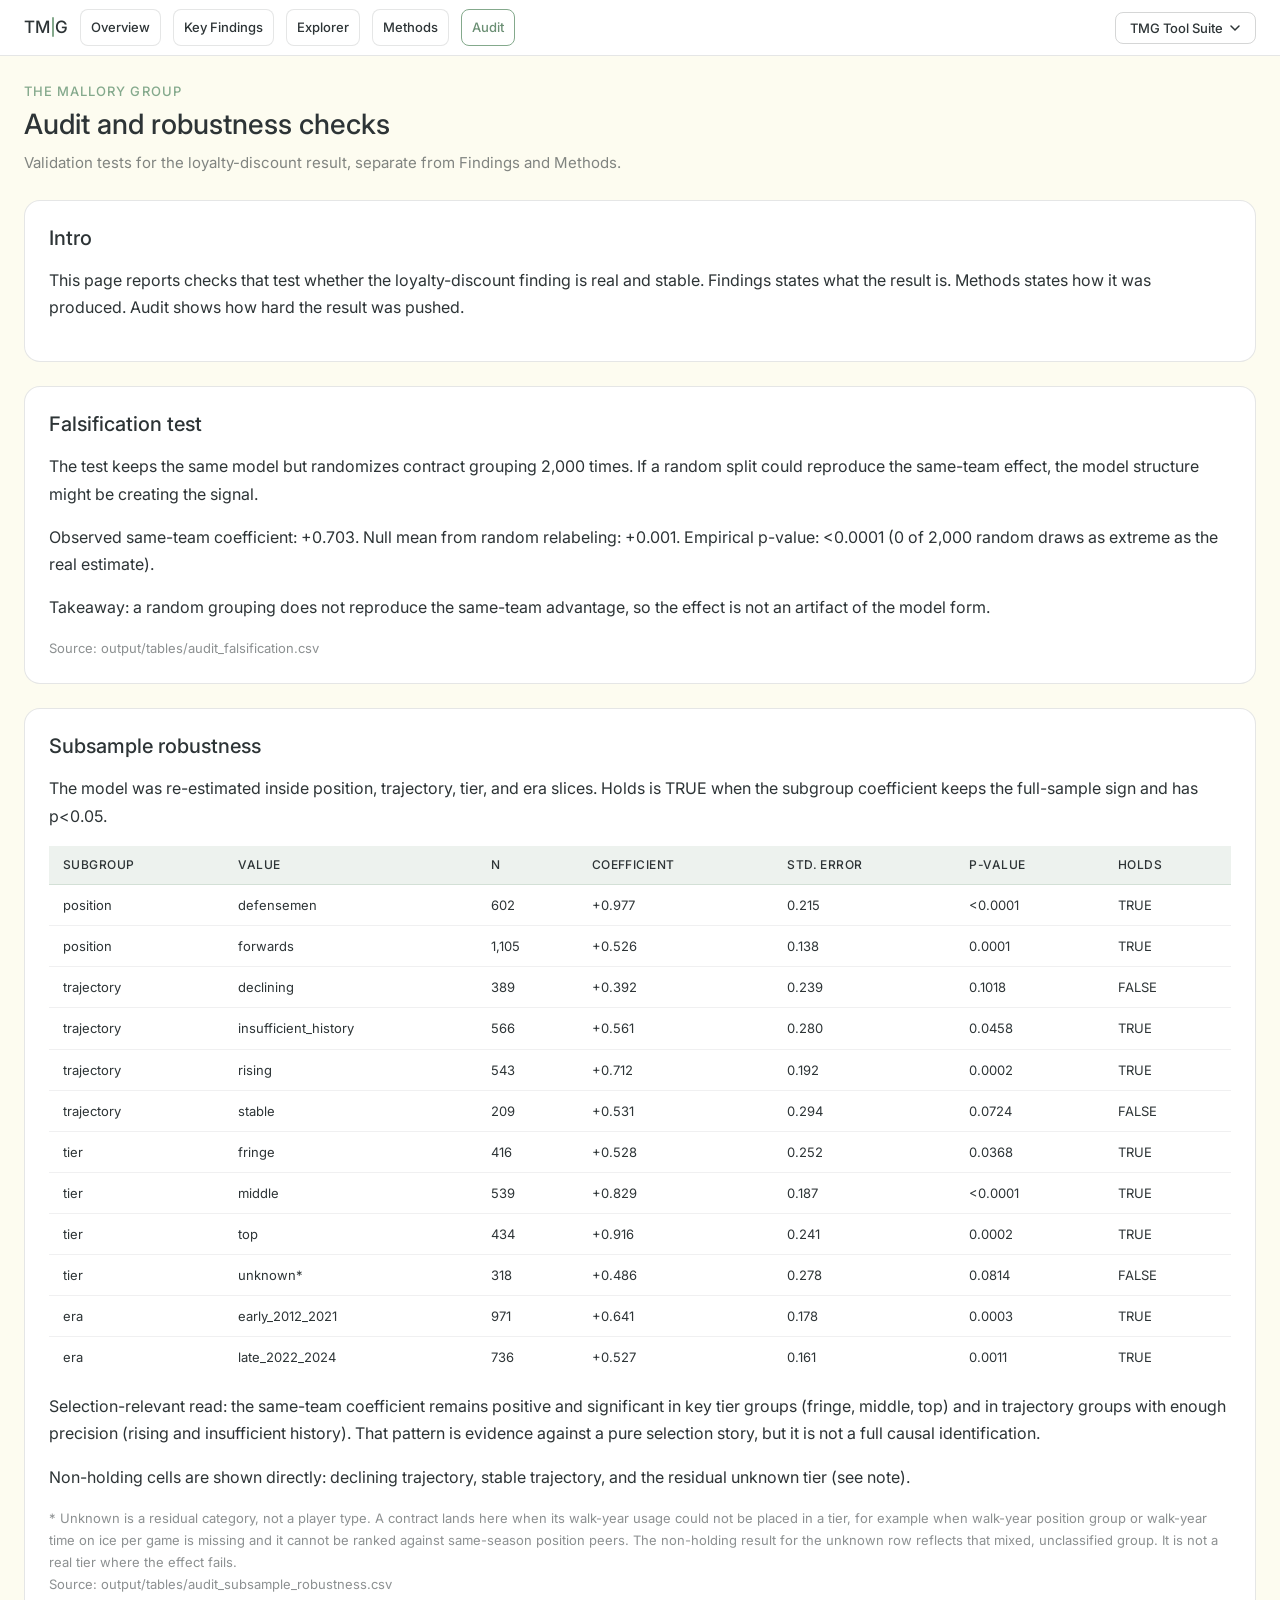
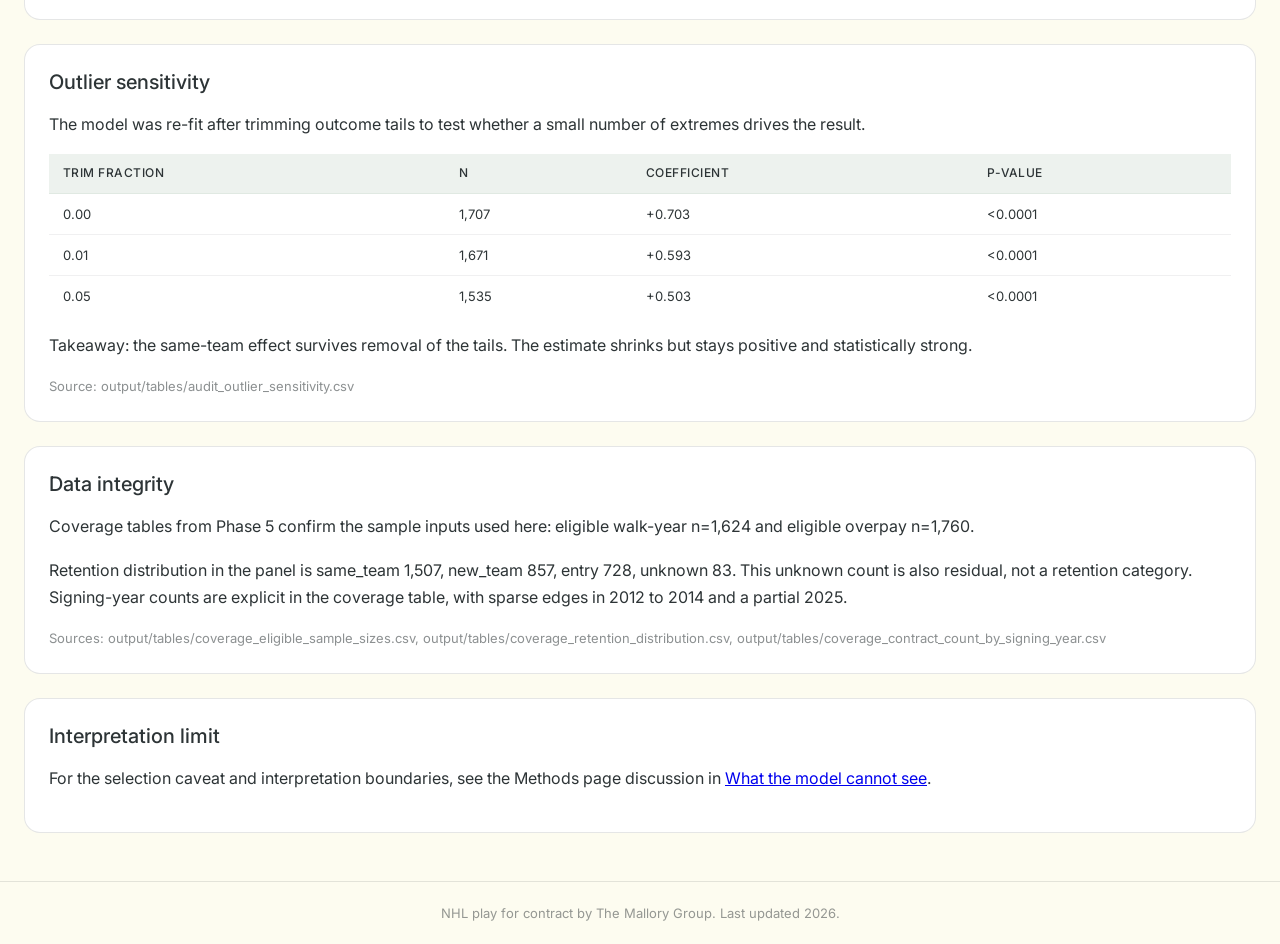
==== commit 9a23a2ca: "Clarify unknown tier description and update data integrity notes in audit.html" ====
--- a/dashboard/src/audit.html
+++ b/dashboard/src/audit.html
@@ -90,14 +90,15 @@
                 <tr><td>tier</td><td>fringe</td><td>416</td><td>+0.528</td><td>0.252</td><td>0.0368</td><td>TRUE</td></tr>
                 <tr><td>tier</td><td>middle</td><td>539</td><td>+0.829</td><td>0.187</td><td>&lt;0.0001</td><td>TRUE</td></tr>
                 <tr><td>tier</td><td>top</td><td>434</td><td>+0.916</td><td>0.241</td><td>0.0002</td><td>TRUE</td></tr>
-                <tr><td>tier</td><td>unknown</td><td>318</td><td>+0.486</td><td>0.278</td><td>0.0814</td><td>FALSE</td></tr>
+                <tr><td>tier</td><td>unknown*</td><td>318</td><td>+0.486</td><td>0.278</td><td>0.0814</td><td>FALSE</td></tr>
                 <tr><td>era</td><td>early_2012_2021</td><td>971</td><td>+0.641</td><td>0.178</td><td>0.0003</td><td>TRUE</td></tr>
                 <tr><td>era</td><td>late_2022_2024</td><td>736</td><td>+0.527</td><td>0.161</td><td>0.0011</td><td>TRUE</td></tr>
               </tbody>
             </table>
           </div>
           <p class="tmg-body">Selection-relevant read: the same-team coefficient remains positive and significant in key tier groups (fringe, middle, top) and in trajectory groups with enough precision (rising and insufficient history). That pattern is evidence against a pure selection story, but it is not a full causal identification.</p>
-          <p class="tmg-body">Non-holding cells are shown directly: declining trajectory, stable trajectory, and unknown tier.</p>
+          <p class="tmg-body">Non-holding cells are shown directly: declining trajectory, stable trajectory, and the residual unknown tier (see note).</p>
+          <p class="tmg-note">* Unknown is a residual category, not a player type. A contract lands here when its walk-year usage could not be placed in a tier, for example when walk-year position group or walk-year time on ice per game is missing and it cannot be ranked against same-season position peers. The non-holding result for the unknown row reflects that mixed, unclassified group. It is not a real tier where the effect fails.</p>
           <p class="tmg-note">Source: output/tables/audit_subsample_robustness.csv</p>
         </article>
 
@@ -128,7 +129,7 @@
         <article class="tmg-card-wide">
           <h2 class="tmg-h2">Data integrity</h2>
           <p class="tmg-body">Coverage tables from Phase 5 confirm the sample inputs used here: eligible walk-year n=1,624 and eligible overpay n=1,760.</p>
-          <p class="tmg-body">Retention distribution in the panel is same_team 1,507, new_team 857, entry 728, unknown 83. Signing-year counts are explicit in the coverage table, with sparse edges in 2012 to 2014 and a partial 2025.</p>
+          <p class="tmg-body">Retention distribution in the panel is same_team 1,507, new_team 857, entry 728, unknown 83. This unknown count is also residual, not a retention category. Signing-year counts are explicit in the coverage table, with sparse edges in 2012 to 2014 and a partial 2025.</p>
           <p class="tmg-note">Sources: output/tables/coverage_eligible_sample_sizes.csv, output/tables/coverage_retention_distribution.csv, output/tables/coverage_contract_count_by_signing_year.csv</p>
         </article>
 
